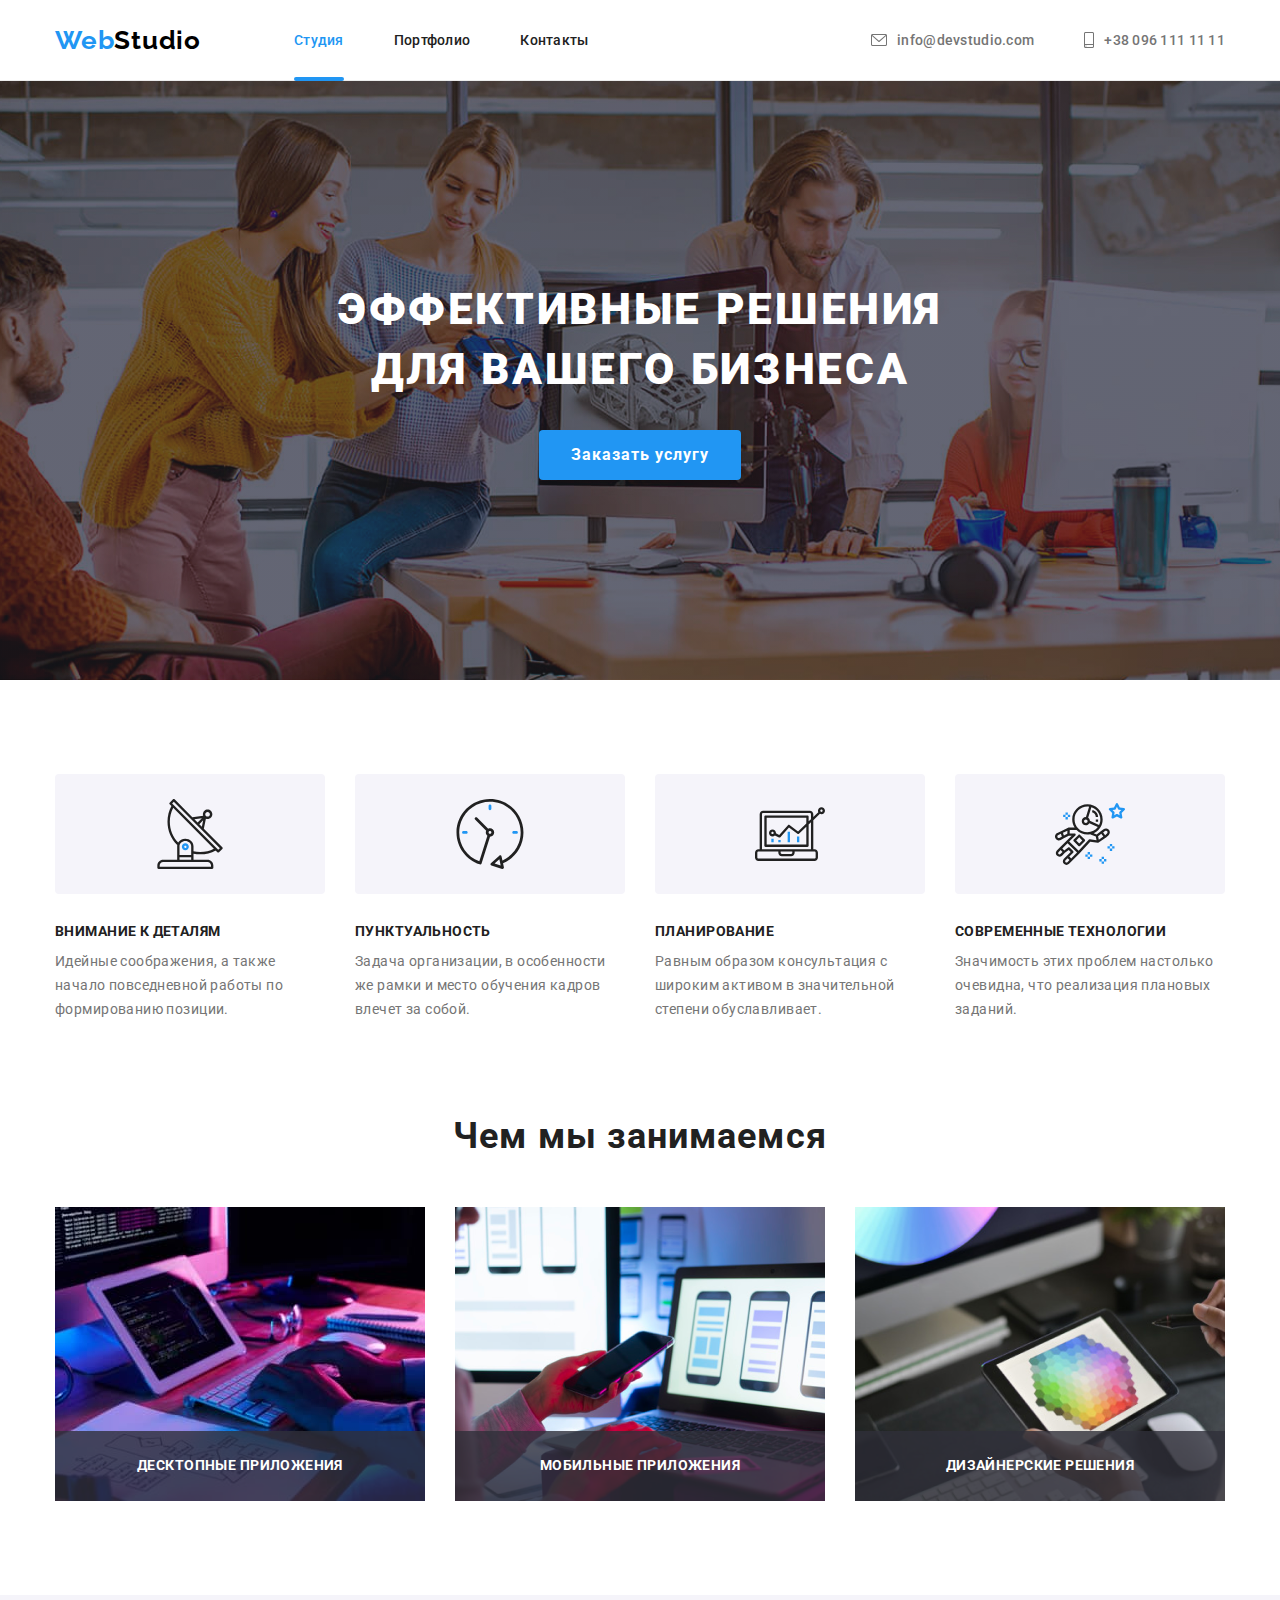
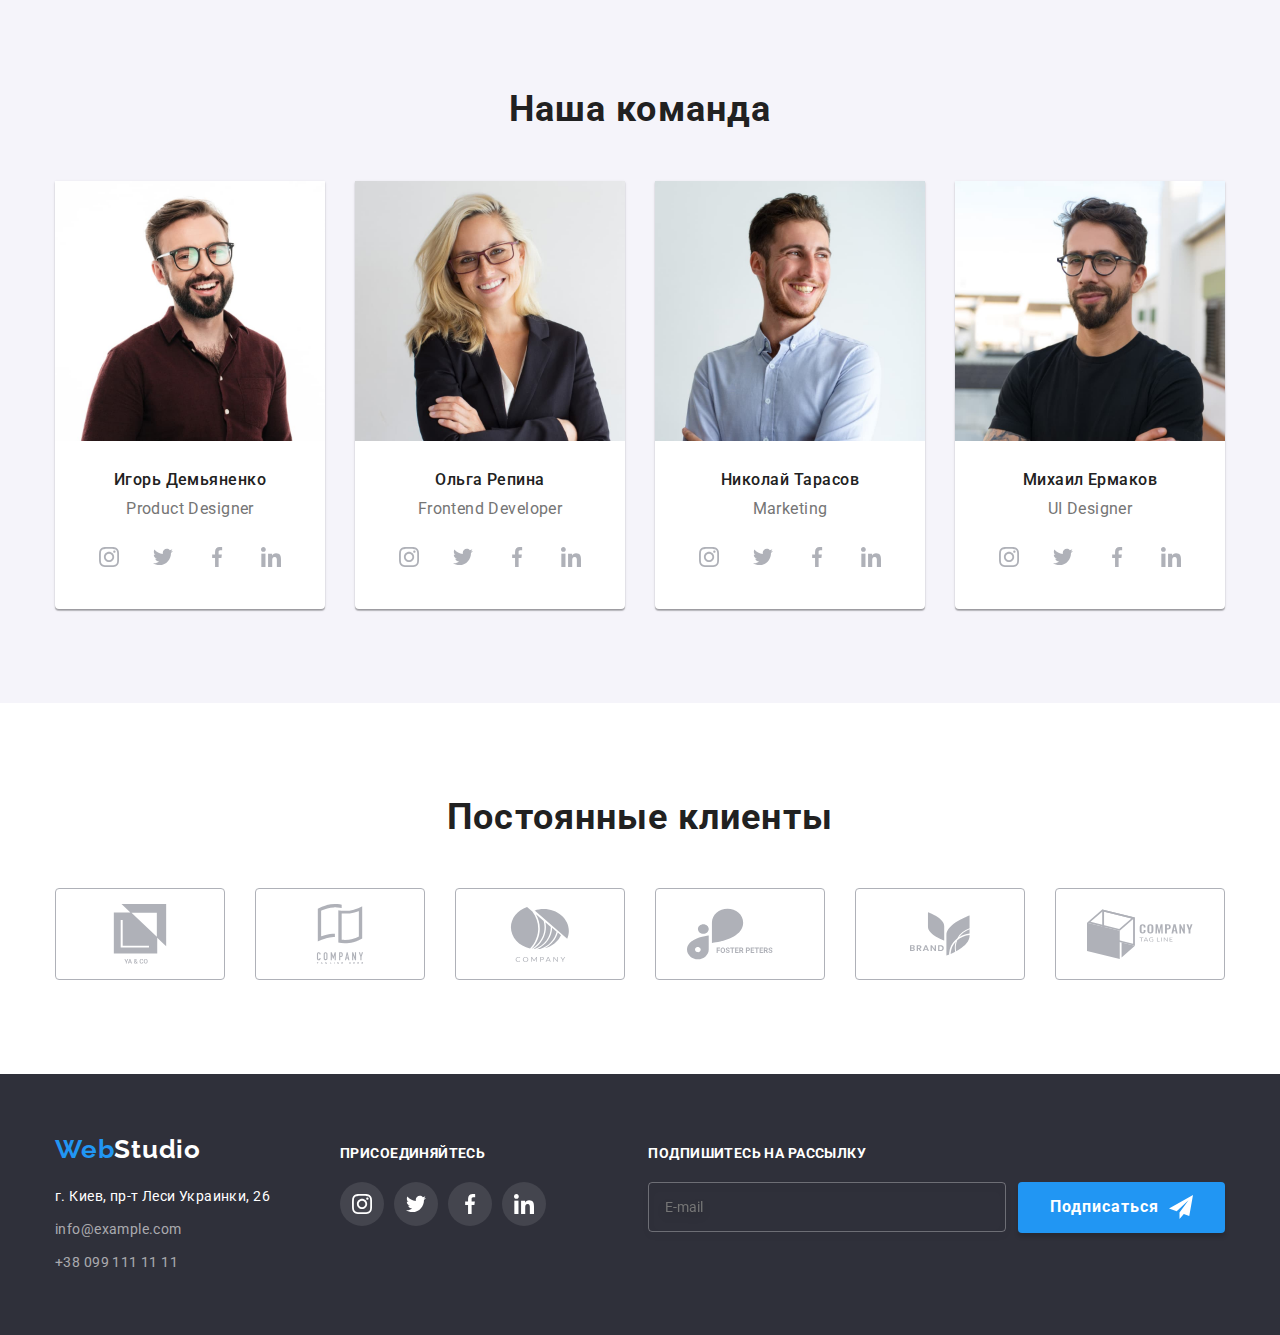
==== index.html @ d7282a93 "added project files" ====
<!DOCTYPE html>
<html lang="ru">
  <head>
    <meta charset="UTF-8" />
    <meta http-equiv="X-UA-Compatible" content="IE=edge" />
    <meta name="viewport" content="width=device-width, initial-scale=1.0" />
    <title>Домашнее задание #5</title>
    <link rel="preconnect" href="https://fonts.googleapis.com" />
    <link rel="preconnect" href="https://fonts.gstatic.com" crossorigin="" />
    <link
      href="https://fonts.googleapis.com/css2?family=Raleway:wght@700&amp;family=Roboto:wght@400;500;700;900&amp;display=swap"
      rel="stylesheet"
    />
    <link
      rel="stylesheet"
      href="https://cdnjs.cloudflare.com/ajax/libs/modern-normalize/1.1.0/modern-normalize.min.css"
    />
    <link rel="stylesheet" href="./css/styles.css" />
  </head>
  <body style="padding-top: 80px">
    <!--Шапка сайта-->
    <header class="header">
      <div class="container header-container">
        <nav class="nav">
          <a class="logo link logo-header" href="./index.html"
            >Web<span class="logo-black">Studio</span>
          </a>
          <ul class="list header-list">
            <li class="nav-item"><a class="link header-link current" href="">Студия</a></li>
            <li class="nav-item">
              <a class="link header-link" href="./portfolio.html">Портфолио</a>
            </li>
            <li class="nav-item"><a class="link header-link" href="">Контакты</a></li>
          </ul>
        </nav>
        <ul class="list contact-nav">
          <li class="contact-list">
            <a class="link header-link" href="mailto:info@devstudio.com">
              <svg class="contact-icon mail">
                <use href="./image/sprite.svg#icon-mail"></use>
              </svg>
              info@devstudio.com
            </a>
          </li>
          <li class="contact-list">
            <a class="link header-link" href="tel:+380961111111">
              <svg class="contact-icon phone">
                <use href="./image/sprite.svg#icon-phone"></use>
              </svg>
              +38 096 111 11 11
            </a>
          </li>
        </ul>
      </div>
    </header>
    <main>
      <!--Герой-->
      <section class="section hero">
        <div class="container">
          <h1 class="hero-title">
            Эффективные решения
            <br />
            для вашего бизнеса
          </h1>
          <button class="button" data-modal-open type="button">Заказать услугу</button>
        </div>
      </section>
      <!--Особенности-->
      <section class="section">
        <div class="container">
          <h2 class="visually-hidden">Особенности</h2>
          <ul class="list card-set">
            <li class="feature-item card-item">
              <div class="feature-icon">
                <svg class="icon-feature-antenna">
                  <use href="./image/sprite.svg#icon-feature-antenna"></use>
                </svg>
              </div>
              <h3 class="features-title">Внимание к деталям</h3>
              <p>
                Идейные соображения, а также начало повседневной работы по формированию позиции.
              </p>
            </li>
            <li class="feature-item card-item">
              <div class="feature-icon">
                <svg class="icon-feature-antenna">
                  <use href="./image/sprite.svg#icon-feature-clock"></use>
                </svg>
              </div>
              <h3 class="features-title">Пунктуальность</h3>
              <p>
                Задача организации, в особенности же рамки и место обучения кадров влечет за собой.
              </p>
            </li>
            <li class="feature-item card-item">
              <div class="feature-icon">
                <svg class="icon-feature-antenna">
                  <use href="./image/sprite.svg#icon-feature-diagram"></use>
                </svg>
              </div>
              <h3 class="features-title">Планирование</h3>
              <p>
                Равным образом консультация с широким активом в значительной степени обуславливает.
              </p>
            </li>
            <li class="feature-item card-item">
              <div class="feature-icon">
                <svg class="icon-feature-antenna">
                  <use href="./image/sprite.svg#icon-feature-astronaut"></use>
                </svg>
              </div>
              <h3 class="features-title">Современные технологии</h3>
              <p>Значимость этих проблем настолько очевидна, что реализация плановых заданий.</p>
            </li>
          </ul>
        </div>
      </section>
      <!--Чем мы занимаемся-->
      <section class="section about">
        <div class="container">
          <h2 class="section-title">Чем мы занимаемся</h2>
          <ul class="list card-set">
            <li class="about-item card-item">
              <div class="about-thumb">
                <img src="./image/code.jpeg" alt="Програмирование" width="370" height="294" />
                <h3 class="about-title">Десктопные приложения</h3>
              </div>
            </li>
            <li class="about-item card-item">
              <div class="about-thumb">
                <img src="./image/mobile.png" alt="Мобильная верстка" width="370" height="294" />
                <h3 class="about-title">Мобильные приложения</h3>
              </div>
            </li>
            <li class="about-item card-item">
              <div class="about-thumb">
                <img src="./image/laptop.png" alt="Верстка под планшет" width="370" height="294" />
                <h3 class="about-title">Дизайнерские решения</h3>
              </div>
            </li>
          </ul>
        </div>
      </section>
      <!--Наша команда-->
      <section class="section team">
        <div class="container">
          <h2 class="section-title">Наша команда</h2>
          <ul class="list card-set">
            <li class="team-item card-item">
              <img src="./image/igor.jpeg" alt="Дизайнер продукта" width="270" height="260" />
              <div class="team-wrapper">
                <h3 class="team-title">Игорь Демьяненко</h3>
                <p class="team-text">Product Designer</p>
                <ul class="icon-social list">
                  <li class="icon-social-item">
                    <a
                      class="icon-social-link"
                      href=""
                      target="_blank"
                      rel="noopener noreferrer nofollow"
                      ><svg class="icon">
                        <use href="./image/sprite.svg#icon-instagram"></use>
                      </svg>
                    </a>
                  </li>
                  <li class="icon-social-item">
                    <a
                      class="icon-social-link"
                      href=""
                      target="_blank"
                      rel="noopener noreferrer nofollow"
                      ><svg class="icon">
                        <use href="./image/sprite.svg#icon-twitter"></use>
                      </svg>
                    </a>
                  </li>
                  <li class="icon-social-item">
                    <a
                      class="icon-social-link"
                      href=""
                      target="_blank"
                      rel="noopener noreferrer nofollow"
                      ><svg class="icon">
                        <use href="./image/sprite.svg#icon-facebook"></use>
                      </svg>
                    </a>
                  </li>
                  <li class="icon-social-item">
                    <a
                      class="icon-social-link"
                      href=""
                      target="_blank"
                      rel="noopener noreferrer nofollow"
                      ><svg class="icon">
                        <use href="./image/sprite.svg#icon-linkedin"></use>
                      </svg>
                    </a>
                  </li>
                </ul>
              </div>
            </li>
            <li class="team-item card-item">
              <img src="./image/olga.jpeg" alt="Фронтенд разработчик" width="270" height="260" />
              <div class="team-wrapper">
                <h3 class="team-title">Ольга Репина</h3>
                <p class="team-text">Frontend Developer</p>
                <ul class="icon-social list">
                  <li class="icon-social-item">
                    <a
                      class="icon-social-link"
                      href=""
                      target="_blank"
                      rel="noopener noreferrer nofollow"
                      ><svg class="icon">
                        <use href="./image/sprite.svg#icon-instagram"></use>
                      </svg>
                    </a>
                  </li>
                  <li class="icon-social-item">
                    <a
                      class="icon-social-link"
                      href=""
                      target="_blank"
                      rel="noopener noreferrer nofollow"
                      ><svg class="icon">
                        <use href="./image/sprite.svg#icon-twitter"></use>
                      </svg>
                    </a>
                  </li>
                  <li class="icon-social-item">
                    <a
                      class="icon-social-link"
                      href=""
                      target="_blank"
                      rel="noopener noreferrer nofollow"
                      ><svg class="icon">
                        <use href="./image/sprite.svg#icon-facebook"></use>
                      </svg>
                    </a>
                  </li>
                  <li class="icon-social-item">
                    <a
                      class="icon-social-link"
                      href=""
                      target="_blank"
                      rel="noopener noreferrer nofollow"
                      ><svg class="icon">
                        <use href="./image/sprite.svg#icon-linkedin"></use>
                      </svg>
                    </a>
                  </li>
                </ul>
              </div>
            </li>
            <li class="team-item card-item">
              <img src="./image/nikolay.jpeg" alt="Маркетолог" width="270" height="260" />
              <div class="team-wrapper">
                <h3 class="team-title">Николай Тарасов</h3>
                <p class="team-text">Marketing</p>
                <ul class="icon-social list">
                  <li class="icon-social-item">
                    <a
                      class="icon-social-link"
                      href=""
                      target="_blank"
                      rel="noopener noreferrer nofollow"
                      ><svg class="icon">
                        <use href="./image/sprite.svg#icon-instagram"></use>
                      </svg>
                    </a>
                  </li>
                  <li class="icon-social-item">
                    <a
                      class="icon-social-link"
                      href=""
                      target="_blank"
                      rel="noopener noreferrer nofollow"
                      ><svg class="icon">
                        <use href="./image/sprite.svg#icon-twitter"></use>
                      </svg>
                    </a>
                  </li>
                  <li class="icon-social-item">
                    <a
                      class="icon-social-link"
                      href=""
                      target="_blank"
                      rel="noopener noreferrer nofollow"
                      ><svg class="icon">
                        <use href="./image/sprite.svg#icon-facebook"></use>
                      </svg>
                    </a>
                  </li>
                  <li class="icon-social-item">
                    <a
                      class="icon-social-link"
                      href=""
                      target="_blank"
                      rel="noopener noreferrer nofollow"
                      ><svg class="icon">
                        <use href="./image/sprite.svg#icon-linkedin"></use>
                      </svg>
                    </a>
                  </li>
                </ul>
              </div>
            </li>
            <li class="team-item card-item">
              <img
                src="./image/mikhail.jpeg"
                alt="Дизайнер пользовательского интерфейса"
                width="270"
                height="260"
              />
              <div class="team-wrapper">
                <h3 class="team-title">Михаил Ермаков</h3>
                <p class="team-text">UI Designer</p>
                <ul class="icon-social list">
                  <li class="icon-social-item">
                    <a
                      class="icon-social-link"
                      href=""
                      target="_blank"
                      rel="noopener noreferrer nofollow"
                      ><svg class="icon">
                        <use href="./image/sprite.svg#icon-instagram"></use>
                      </svg>
                    </a>
                  </li>
                  <li class="icon-social-item">
                    <a
                      class="icon-social-link"
                      href=""
                      target="_blank"
                      rel="noopener noreferrer nofollow"
                      ><svg class="icon">
                        <use href="./image/sprite.svg#icon-twitter"></use>
                      </svg>
                    </a>
                  </li>
                  <li class="icon-social-item">
                    <a
                      class="icon-social-link"
                      href=""
                      target="_blank"
                      rel="noopener noreferrer nofollow"
                      ><svg class="icon">
                        <use href="./image/sprite.svg#icon-facebook"></use>
                      </svg>
                    </a>
                  </li>
                  <li class="icon-social-item">
                    <a
                      class="icon-social-link"
                      href=""
                      target="_blank"
                      rel="noopener noreferrer nofollow"
                      ><svg class="icon">
                        <use href="./image/sprite.svg#icon-linkedin"></use>
                      </svg>
                    </a>
                  </li>
                </ul>
              </div>
            </li>
          </ul>
        </div>
      </section>

      <section class="section clients">
        <div class="container">
          <h2 class="section-title">Постоянные клиенты</h2>
          <ul class="list card-set">
            <li class="card-item clients-item">
              <a class="clients-link" href="">
                <svg class="icon-clients">
                  <use href="./image/sprite.svg#icon-client-1"></use>
                </svg>
              </a>
            </li>
            <li class="card-item clients-item">
              <a class="clients-link" href="">
                <svg class="icon-clients">
                  <use href="./image/sprite.svg#icon-client-2"></use>
                </svg>
              </a>
            </li>
            <li class="card-item clients-item">
              <a class="clients-link" href="">
                <svg class="icon-clients">
                  <use href="./image/sprite.svg#icon-client-3"></use>
                </svg>
              </a>
            </li>
            <li class="card-item clients-item">
              <a class="clients-link" href="">
                <svg class="icon-clients">
                  <use href="./image/sprite.svg#icon-client-4"></use>
                </svg>
              </a>
            </li>
            <li class="card-item clients-item">
              <a class="clients-link" href="">
                <svg class="icon-clients">
                  <use href="./image/sprite.svg#icon-client-5"></use>
                </svg>
              </a>
            </li>
            <li class="card-item clients-item">
              <a class="clients-link" href="">
                <svg class="icon-clients">
                  <use href="./image/sprite.svg#icon-client-6"></use>
                </svg>
              </a>
            </li>
          </ul>
        </div>
      </section>
    </main>
    <!--Подвал сайта-->
    <footer class="footer">
      <div class="container">
        <div class="footer-address">
          <a class="logo link" href="./index.html">Web<span class="logo-white">Studio</span> </a>
          <address class="address">
            <ul class="list">
              <li class="address-item">
                <a
                  class="link address-link"
                  href="https://goo.gl/maps/BtpELbqH2vHYy4yJ8"
                  target="_blank"
                  rel="noopener noreferrer nofollow"
                >
                  г. Киев, пр-т Леси Украинки, 26
                </a>
              </li>
              <li class="address-item">
                <a class="link contact-link" href="mailto:info@example.com">info@example.com</a>
              </li>
              <li class="address-item">
                <a class="link contact-link" href="tel:+380991111111">+38 099 111 11 11</a>
              </li>
            </ul>
          </address>
        </div>

        <div class="footer-social">
          <h2 class="social-title">Присоединяйтесь</h2>
          <ul class="icon-social list">
            <li class="icon-social-item">
              <a class="icon-social-link" href="" target="_blank" rel="noopener noreferrer nofollow"
                ><svg class="icon">
                  <use href="./image/sprite.svg#icon-instagram"></use>
                </svg>
              </a>
            </li>
            <li class="icon-social-item">
              <a class="icon-social-link" href="" target="_blank" rel="noopener noreferrer nofollow"
                ><svg class="icon">
                  <use href="./image/sprite.svg#icon-twitter"></use>
                </svg>
              </a>
            </li>
            <li class="icon-social-item">
              <a class="icon-social-link" href="" target="_blank" rel="noopener noreferrer nofollow"
                ><svg class="icon">
                  <use href="./image/sprite.svg#icon-facebook"></use>
                </svg>
              </a>
            </li>
            <li class="icon-social-item">
              <a class="icon-social-link" href="" target="_blank" rel="noopener noreferrer nofollow"
                ><svg class="icon">
                  <use href="./image/sprite.svg#icon-linkedin"></use>
                </svg>
              </a>
            </li>
          </ul>
        </div>

        <div class="footer-subscribe">
          <h2 class="social-title">Подпишитесь на рассылку</h2>
          <form>
            <div class="subscribe-form">
              <input class="subscribe-input" type="text" placeholder="E-mail" name="subscribe" />
              <button class="button" type="submit">
                Подписаться
                <svg class="subscribe-icon">
                  <use href="./image/sprite.svg#icon-send"></use>
                </svg>
              </button>
            </div>
          </form>
        </div>
      </div>
    </footer>
    <div class="backdrop is-hidden" data-modal="">
      <!-- Modal -->
      <div class="modal">
        <button class="close-button" data-modal-close="">
          <svg class="icon-close">
            <use href="./image/sprite.svg#icon-modal-close"></use>
          </svg>
          <!-- close -->
        </button>
        <p class="modal-title">Оставьте свои данные, мы вам перезвоним</p>
        <form action="">
          <ul class="list modal-list">
            <li class="modal-item">
              <label>
                <input class="modal-input" type="text" />
                <span class="modal-name">Имя</span>
                <!-- <span class="modal-icon"></span> -->
                <svg class="modal-icon">
                  <use href="./image/sprite.svg#icon-form-person"></use>
                </svg>
              </label>
            </li>
            <li class="modal-item">
              <label>
                <input class="modal-input" type="text" />
                <span class="modal-name">Телефон</span>
                <svg class="modal-icon">
                  <use href="./image/sprite.svg#icon-form-phone"></use>
                </svg>
              </label>
            </li>
            <li class="modal-item">
              <label>
                <input class="modal-input" type="text" />
                <span class="modal-name">Почта</span>
                <svg class="modal-icon">
                  <use href="./image/sprite.svg#icon-form-email"></use>
                </svg>
              </label>
            </li>
            <li class="modal-item">
              <label>
                <textarea
                  class="modal-textarea"
                  name="comment"
                  placeholder="Введите текст"
                ></textarea>
                <span class="modal-name">Комментарий</span>
              </label>
            </li>
          </ul>
          <div class="agreement">
            <label class="agreement-label">
              <input class="agreement-checkbox" type="checkbox" name="confirm" />
              <span class="checkbox-icon"></span>Соглашаюсь с рассылкой и принимаю&nbsp<a
                class="agreement-link link"
                href=""
                target="_blank"
                rel="noopener noreferrer nofollow"
                >Условия договора</a
              >
            </label>
          </div>
          <button class="button" type="submit">Отправить</button>
        </form>
      </div>
    </div>
    <script src="./js/modal.js"></script>
  </body>
</html>
---- css/styles.css ----
:root {
  --text-color: #757575;
  --second-bg-color: #e5e5e5;
  --primary-bg-color: #ffffff;
  --accent-color: #2196f3;
  --black-color: #000000;
  --white-text-color: #ffffff;
  --title-text-color: #212121;
  --filtre-button-color: #f5f4fa;
  --hero-bg-button: #2196f3;
  --hero-hover-button: #188ce8;
  --hero-bg-color: #2f303a;
  --nav-border: #ececec;
  --portfolio-border: #eeeeee;
  --icon-bg-color: rgba(255, 255, 255, 0.1);
  --icon-color: #afb1b8;
  --cubic-bezier: cubic-bezier(0.4, 0, 0.2, 1);
  --time-animation: 250ms;
}

.visually-hidden {
  position: absolute !important;
  clip: rect(1px 1px 1px 1px);
  /* IE6, IE7 */
  padding: 0 !important;
  border: 0 !important;
  height: 1px !important;
  width: 1px !important;
  overflow: hidden;
}

.list {
  padding: 0;
  margin: 0;
  list-style: none;
}

.link {
  text-decoration: none;
  color: inherit;
}

h1,
h2,
h3,
h4,
h5,
h6,
p,
ul {
  margin: 0;
  padding: 0;
}

body {
  font-family: 'Roboto', sans-serif;
  font-size: 14px;
  line-height: 1.71;
  letter-spacing: 0.03em;
  color: var(--text-color);
  background-color: var(--primary-bg-color);
}

img {
  display: block;
  max-width: 100%;
  height: auto;
}

.section {
  /* outline: 2px solid tomato; */
  padding-top: 94px;
  padding-bottom: 94px;
}

.container {
  margin-left: auto;
  margin-right: auto;
  width: 1200px;
  padding-left: 15px;
  padding-right: 15px;
}

.card-set {
  display: flex;
  flex-wrap: wrap;
  margin-left: -30px;
  margin-top: -30px;
}

.card-item {
  margin-top: 30px;
  margin-left: 30px;
}

/* ---------------------------NAV---------------------------- */

.header {
  border-bottom: 1px solid var(--nav-border);
  background-color: var(--primary-bg-color);
  position: fixed;
  top: 0;
  left: 0;
  width: 100%;
  z-index: 999;
}
.header-container {
  display: flex;
}

.nav {
  display: flex;
  align-items: center;
}

.header-list {
  display: flex;
}

.contact-nav {
  display: flex;
  margin-left: auto;
}

.contact-list:not(:last-child) {
  margin-right: 50px;
}

.logo {
  font-family: 'Raleway', sans-serif;
  font-style: normal;
  font-weight: 700;
  font-size: 26px;
  line-height: 1.19;
  letter-spacing: 0.03em;

  color: var(--accent-color);
}

.logo-header {
  margin-right: 93px;
}

.logo-black {
  color: var(--black-color);
}

.logo-white {
  color: var(--white-text-color);
}

.nav {
  color: var(--title-text-color);
}

.nav-item:not(:last-child) {
  margin-right: 50px;
  position: relative;
}

.nav .link.current {
  color: var(--accent-color);
}

.header-link {
  font-weight: 500;
  line-height: 16px;
  letter-spacing: 0.02em;
  display: flex;
  align-items: center;
  padding-top: 32px;
  padding-bottom: 32px;
  transition: fill var(--time-animation) var(--cubic-bezier),
    color var(--time-animation) var(--cubic-bezier);
}

.header-link.current::after {
  content: ' ';
  background-color: var(--accent-color);
  height: 4px;
  width: 100%;
  border-radius: 2px;
  position: absolute;
  left: 0;
  bottom: -1px;
}

.header-link:hover,
.header-link:focus {
  color: var(--accent-color);
}

.contact-icon {
  display: block;
  margin-right: 10px;
  fill: currentColor;
}

.contact-icon.mail {
  width: 16px;
  height: 14px;
}

.contact-icon.phone {
  width: 10px;
  height: 16px;
}

/* -----------------------------HERO------------------------------ */

.hero {
  background-color: var(--hero-bg-color);
  background-image: linear-gradient(to right, rgba(47, 48, 58, 0.4), rgba(47, 48, 58, 0.4)),
    url(../image/hero-bg.jpeg);
  background-repeat: no-repeat;
  background-position: center;
  text-align: center;
  padding-top: 200px;
  padding-bottom: 200px;
}

.hero-title {
  font-weight: 900;
  font-size: 44px;
  line-height: 1.36;
  letter-spacing: 0.06em;
  text-transform: uppercase;
  color: var(--white-text-color);
  margin-bottom: 30px;
}

.button {
  padding: 10px 32px;
  border: none;
  background-color: var(--hero-bg-button);
  box-shadow: 0px 4px 4px rgba(0, 0, 0, 0.15);
  border-radius: 4px;
  color: var(--white-text-color);
  font-family: inherit;
  cursor: pointer;
  font-weight: 700;
  font-size: 16px;
  line-height: 1.88;
  letter-spacing: 0.06em;
  transition: background-color var(--time-animation) var(--cubic-bezier);
}

.button:hover,
.button:focus {
  background-color: var(--hero-hover-button);
}

/* ------------------------------FEATURES--------------------------------- */
.feature-item .feature-icon {
  display: flex;
  justify-content: center;
  align-items: center;
  height: 120px;
  margin-bottom: 30px;
  background-color: var(--filtre-button-color);
  border-radius: 4px;
}

.icon-feature-antenna {
  width: 70px;
  height: 70px;
}

.features-title {
  font-size: 14px;
  line-height: 1.14;
  text-transform: uppercase;
  color: var(--title-text-color);
  letter-spacing: 0.03em;
  margin-bottom: 10px;
}

.feature-item {
  width: calc(100% / 4 - 30px);
}

.about {
  padding-top: 0;
}

.about-item {
  width: calc(100% / 3 - 30px);
}

.about-thumb {
  position: relative;
}

.about-title {
  font-size: 14px;
  line-height: 1.14;
  text-align: center;
  letter-spacing: 0.03em;
  text-transform: uppercase;
  background-color: rgba(47, 48, 58, 0.8);
  color: var(--white-text-color);
  width: 100%;
  padding: 27px 0px;
  position: absolute;
  bottom: 0px;
  left: 0px;
}

/* ------------------------------TEAM--------------------------------- */

.team {
  background-color: var(--filtre-button-color);
}

.team-item {
  width: calc(100% / 4 - 30px);
  background: var(--primary-bg-color);
  box-shadow: 0px 1px 3px rgba(0, 0, 0, 0.12), 0px 1px 1px rgba(0, 0, 0, 0.14),
    0px 2px 1px rgba(0, 0, 0, 0.2);
  border-radius: 0px 0px 4px 4px;
}

.team-item img {
  margin: 0 auto;
}

.team-wrapper {
  text-align: center;
  padding: 30px;
}

.team-title {
  font-weight: 500;
  font-size: 16px;
  line-height: 1.18;
  letter-spacing: 0.03em;
  color: var(--title-text-color);
  margin-bottom: 10px;
}

.team-text {
  font-size: 16px;
  line-height: 1.18;
  margin-bottom: 16px;
}

.icon-social {
  display: flex;
  justify-content: center;
  align-items: center;
}

.icon-social-item:not(:last-child) {
  margin-right: 10px;
  transition: border-color var(--time-animation) var(--cubic-bezier),
    fill var(--time-animation) var(--cubic-bezier);
}

.icon-social-link {
  display: flex;
  justify-content: center;
  align-items: center;
  width: 44px;
  height: 44px;
  border-radius: 50%;
  fill: var(--icon-color);
  background-color: var(--icon-bg-color);
  transition: fill var(--time-animation) var(--cubic-bezier),
    background-color var(--time-animation) var(--cubic-bezier);
}

.icon-social-link:hover,
.icon-social-link:focus {
  background-color: var(--accent-color);
  fill: var(--primary-bg-color);
}

.team .icon {
  width: 20px;
  height: 20px;
}

/* ------------------------------PORTFOLIO-FILTER--------------------------------- */

.portfolio-filter {
  display: flex;
  justify-content: center;
}

.filter-button {
  padding: 6px 22px;
  /* font-family: inherit; */
  font-weight: 500;
  font-size: 16px;
  line-height: 1.62;
  border: none;
  letter-spacing: inherit;
  background-color: var(--filtre-button-color);
  border-radius: 4px;
  color: var(--title-text-color);
  cursor: pointer;
  transition: color var(--time-animation) var(--cubic-bezier),
    background-color var(--time-animation) var(--cubic-bezier),
    box-shadow var(--time-animation) var(--cubic-bezier);
}

.filter-button:hover,
.filter-button:focus {
  box-shadow: 0px 3px 1px rgba(0, 0, 0, 0.1), 0px 1px 2px rgba(0, 0, 0, 0.08),
    0px 2px 2px rgba(0, 0, 0, 0.12);
}

.portfolio-filter {
  margin-bottom: 50px;
}

.filter-current {
  background-color: var(--accent-color);
  color: var(--white-text-color);
  box-shadow: 0px 3px 1px rgba(0, 0, 0, 0.1), 0px 1px 2px rgba(0, 0, 0, 0.08),
    0px 2px 2px rgba(0, 0, 0, 0.12);
}

.filter-button:hover,
.filter-button:focus {
  background-color: var(--accent-color);
  color: var(--white-text-color);
  cursor: pointer;
}

.portfolio-item {
  width: calc(100% / 3 - 30px);
}

.portfolio-item:hover,
.portfolio-item:focus {
  box-shadow: 0px 1px 1px rgba(0, 0, 0, 0.12), 0px 4px 4px rgba(0, 0, 0, 0.06),
    1px 4px 6px rgba(0, 0, 0, 0.16);
}

.portfolio-link {
  display: flex;
  flex-direction: column;
  height: 100%;
}

.portfolio-item:nth-child(3n) {
  margin-right: 0;
}

.portfolio-item:nth-last-child(-n + 3) {
  margin-bottom: 0;
}

.portfolio-list:not(:last-child) {
  margin-right: 8px;
}

.portfolio-title {
  font-size: 18px;
  line-height: 2;
  letter-spacing: 0.06em;
  color: var(--title-text-color);
  margin-bottom: 4px;
}

.portfolio-text {
  font-size: 16px;
  line-height: 1.87;
}

.portfolio-about {
  padding: 20px 24px;
  border-bottom: 1px solid var(--portfolio-border);
  border-left: 1px solid var(--portfolio-border);
  border-right: 1px solid var(--portfolio-border);
  flex-grow: 1;
}

.section-title {
  font-size: 36px;
  line-height: 1.16;
  letter-spacing: 0.03em;
  color: var(--title-text-color);

  text-align: center;
  margin-bottom: 50px;
}

.portfolio-thumb {
  position: relative;
  overflow: hidden;
}

.portfolio-link {
  display: block;
  text-decoration: none;
  color: inherit;
  transition: box-shadow var(--time-animation) var(--cubic-bezier);
}

.portfolio-link:hover,
.portfolio-link:focus {
  box-shadow: 0px 1px 1px rgba(0, 0, 0, 0.12), 0px 4px 4px rgba(0, 0, 0, 0.06),
    1px 4px 6px rgba(0, 0, 0, 0.16);
}

.portfolio-thumb-text {
  position: absolute;
  top: 0;
  left: 0;
  width: 100%;
  height: 100%;
  padding: 63px 24px;

  font-size: 18px;
  line-height: 1.56;

  transform: translateY(100%);
  color: var(--primary-bg-color);
  background-color: rgba(33, 150, 243, 0.9);
  pointer-events: none;
  opacity: 0;

  transition: transform var(--time-animation) var(--cubic-bezier),
    opacity var(--time-animation) var(--cubic-bezier),
    background-color var(--time-animation) var(--cubic-bezier);
}

.portfolio-link:hover .portfolio-thumb-text,
.portfolio-link:focus .portfolio-thumb-text {
  opacity: 1;
  transform: translateY(0);
}

/* ------------------------------CLIENTS--------------------------------- */

.clients-item {
  width: calc(100% / 6 - 30px);
  border-radius: 4px;
}

.clients-link {
  display: flex;
  justify-content: center;
  align-items: center;
  width: 100%;
  height: 92px;
  border: 1px solid var(--icon-color);
  border-radius: 4px;
  fill: var(--icon-color);
  transition: border-color var(--time-animation) var(--cubic-bezier),
    fill var(--time-animation) var(--cubic-bezier);
}

.clients-link:hover,
.clients-link:focus {
  fill: var(--accent-color);
  border-color: var(--accent-color);
}

.icon-clients {
  width: 106px;
  height: 60px;
}

/* ------------------------------FOOTER--------------------------------- */

.footer .container {
  display: flex;
  align-items: baseline;
}

.footer-address:not(:last-child) {
  margin-right: 70px;
}

.footer-subscribe {
  margin-left: auto;
}

.footer .icon {
  width: 20px;
  height: 20px;
}

.social-title {
  font-size: 14px;
  line-height: 1.14;
  text-transform: uppercase;
  margin-bottom: 20px;
  color: var(--primary-bg-color);
}

.footer .icon-social-link {
  fill: var(--primary-bg-color);
}

.footer {
  background-color: var(--hero-bg-color);
  padding-top: 60px;
  padding-bottom: 60px;
}

.footer .logo {
  display: block;
  margin-bottom: 20px;
}

.address-item:not(:last-child) {
  margin-bottom: 9px;
}

.address {
  font-style: normal;
}

.address-link {
  color: var(--white-text-color);
  transition: color var(--time-animation) var(--cubic-bezier);
}

.contact-link {
  color: rgba(255, 255, 255, 0.6);
  transition: color var(--time-animation) var(--cubic-bezier);
}

.address-link:hover,
.contact-link:hover,
.address-link:focus,
.contact-link:focus {
  color: var(--accent-color);
}

.subscribe-form {
  display: flex;
  justify-content: center;
  align-items: center;
}

.subscribe-form .button {
  display: flex;
  justify-content: center;
  align-items: center;
}

.subscribe-input {
  width: 358px;
  height: 50px;
  padding-left: 16px;
  margin-right: 12px;
  font-size: 14px;
  line-height: 1.14;
  border: 1px solid rgba(255, 255, 255, 0.3);
  box-sizing: border-box;
  filter: drop-shadow(0px 4px 4px rgba(0, 0, 0, 0.15));
  border-radius: 4px;
  color: rgba(255, 255, 255, 0.6);
  background-color: inherit;
  outline: none;
}

.subscribe-icon {
  width: 24px;
  height: 24px;
  margin-left: 10px;
}

/* ------------------------------MODAL--------------------------------- */
.backdrop {
  position: fixed;
  top: 0;
  left: 0;
  z-index: 2;

  width: 100%;
  height: 100%;
  background-color: rgba(0, 0, 0, 0.2);

  transition: opacity var(--time-animation) var(--cubic-bezier);
}

.backdrop.is-hidden {
  opacity: 0;
  pointer-events: none;
}

.backdrop.is-hidden .modal {
  transform: translate(-50%, -50%) scale(0.9);
}

.modal {
  position: absolute;
  padding: 40px;
  top: 50%;
  left: 50%;
  transform: translate(-50%, -50%) scale(1);
  text-align: center;

  min-width: 528px;
  min-height: 581px;
  background-color: var(--primary-bg-color);
  border-radius: 4px;

  transition: transform var(--time-animation) var(--cubic-bezier);
}

.modal-title {
  margin-bottom: 30px;
  font-size: 20px;
  line-height: 1.15;
  color: var(--title-text-color);
  font-weight: 700;
}

.modal-list {
  margin-bottom: 20px;
}

.modal-item {
  position: relative;
}

.modal-item:not(:last-child) {
  margin-bottom: 28px;
}

.modal-input {
  width: 100%;
  height: 40px;
  padding-left: 40px;

  border: 1px solid rgba(33, 33, 33, 0.2);
  border-radius: 4px;
  transition: border-color var(--time-animation) var(--cubic-bezier);
}

.modal-item .modal-input {
  color: inherit;
}

.modal-textarea {
  resize: none;
  width: 100%;
  height: 120px;
  padding: 12px 16px;

  border: 1px solid rgba(33, 33, 33, 0.2);
  border-radius: 4px;

  color: inherit;
  transition: border-color var(--time-animation) var(--cubic-bezier);
}

.modal-textarea::placeholder {
  font-weight: 400;
  font-size: 14px;
  line-height: 1.14;
  letter-spacing: 0.01em;
  color: rgba(117, 117, 117, 0.5);
}

.modal-name {
  position: absolute;
  top: -17px;
  left: 0;

  font-weight: 400;
  font-size: 12px;
  line-height: 1.16;
  letter-spacing: 0.01em;

  color: var(--text-color);
}

.modal-icon {
  position: absolute;
  top: 50%;
  left: 12px;
  transform: translateY(-50%);
  display: inline-block;
  width: 18px;
  height: 18px;
}

.modal-icon:hover {
  fill: var(--accent-color);
}

.modal-input ~ .modal-icon,
.modal-input ~ .modal-icon {
  transition: fill var(--time-animation) var(--cubic-bezier);
}

.modal-input:focus ~ .modal-icon,
.modal-input:hover ~ .modal-icon {
  fill: var(--accent-color);
}

.modal-input:hover,
.modal-input:focus,
.modal-textarea:hover,
.modal-textarea:focus {
  color: var(--accent-color);
  border-color: var(--accent-color);
  color: inherit;
}

.checkbox-icon {
  width: 16px;
  height: 15px;
  border: 2px solid;
  border-radius: 4px;
  border-color: var(--title-text-color);
  margin-right: 9px;
  transition: border-color var(--time-animation) var(--cubic-bezier);
}

.agreement-checkbox:hover ~ .checkbox-icon,
.agreement-checkbox:focus ~ .checkbox-icon {
  border-color: var(--accent-color);
}

.agreement-checkbox {
  position: absolute !important;
  clip: rect(1px 1px 1px 1px);
  /* IE6, IE7 */
  padding: 0 !important;
  border: 0 !important;
  height: 1px !important;
  width: 1px !important;
  overflow: hidden;
}

.agreement-checkbox:checked ~ .checkbox-icon {
  background-image: url(../image/svg/icon-check.svg);
  background-size: contain;
  background-origin: border-box;
  background-color: var(--accent-color);
  border-color: var(--accent-color);
}

.agreement-label {
  display: flex;
  align-items: center;
  justify-content: center;
  cursor: pointer;
  margin-bottom: 30px;
  line-height: 1.71px;
  color: var(--text-color);
}

.agreement-text {
  font-weight: 400;
  font-size: 14px;
  line-height: 24px;
  letter-spacing: 0.03em;
  color: #757575;
}

.agreement-link {
  color: #2196f3;
  text-decoration: underline;
}

.close-button {
  position: absolute;
  top: 8px;
  right: 8px;

  width: 30px;
  height: 30px;
  border-radius: 50%;

  display: flex;
  justify-content: center;
  align-items: center;

  background: var(--primary-bg-color);
  border: 1px solid rgba(0, 0, 0, 0.1);
  cursor: pointer;

  transition: fill var(--time-animation) var(--cubic-bezier),
    box-shadow var(--time-animation) var(--cubic-bezier);
}

.close-button:hover,
.close-button:focus {
  fill: var(--accent-color);
}

.icon-close {
  width: 18px;
  height: 18px;
}
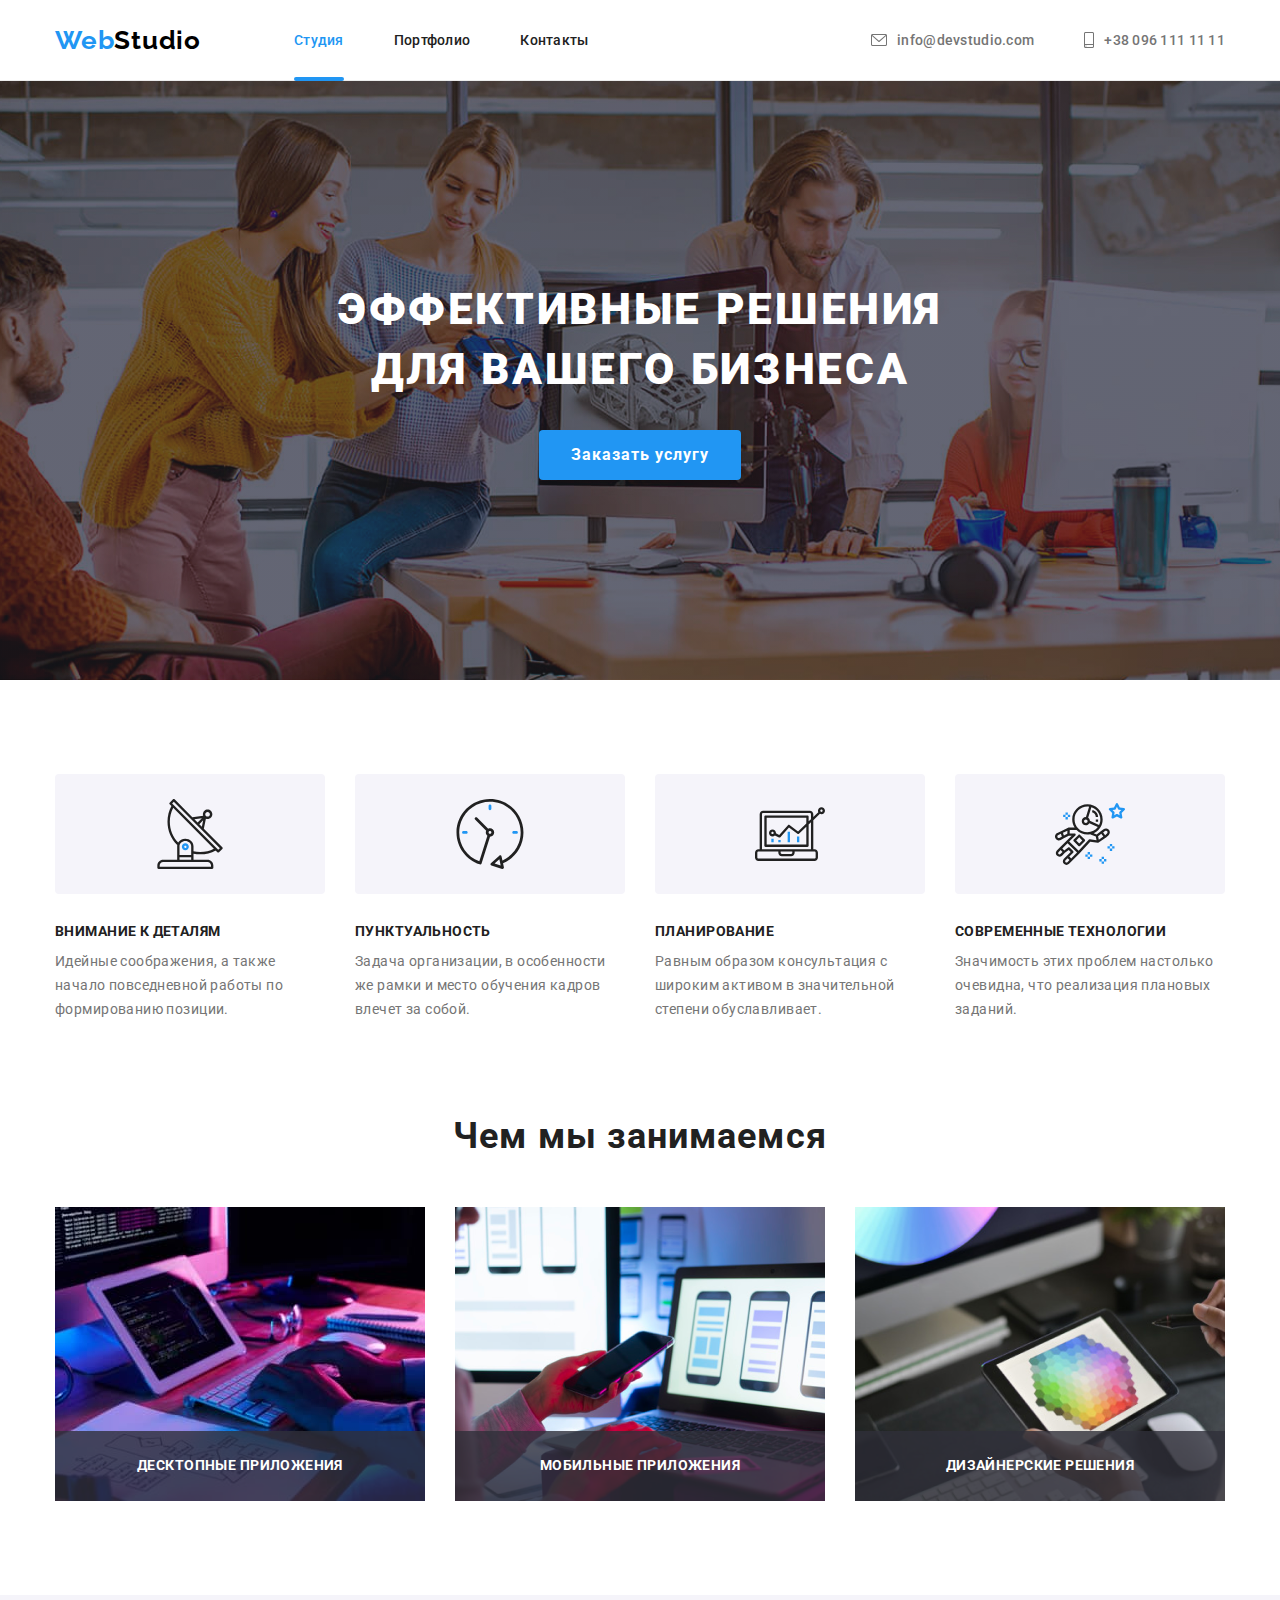
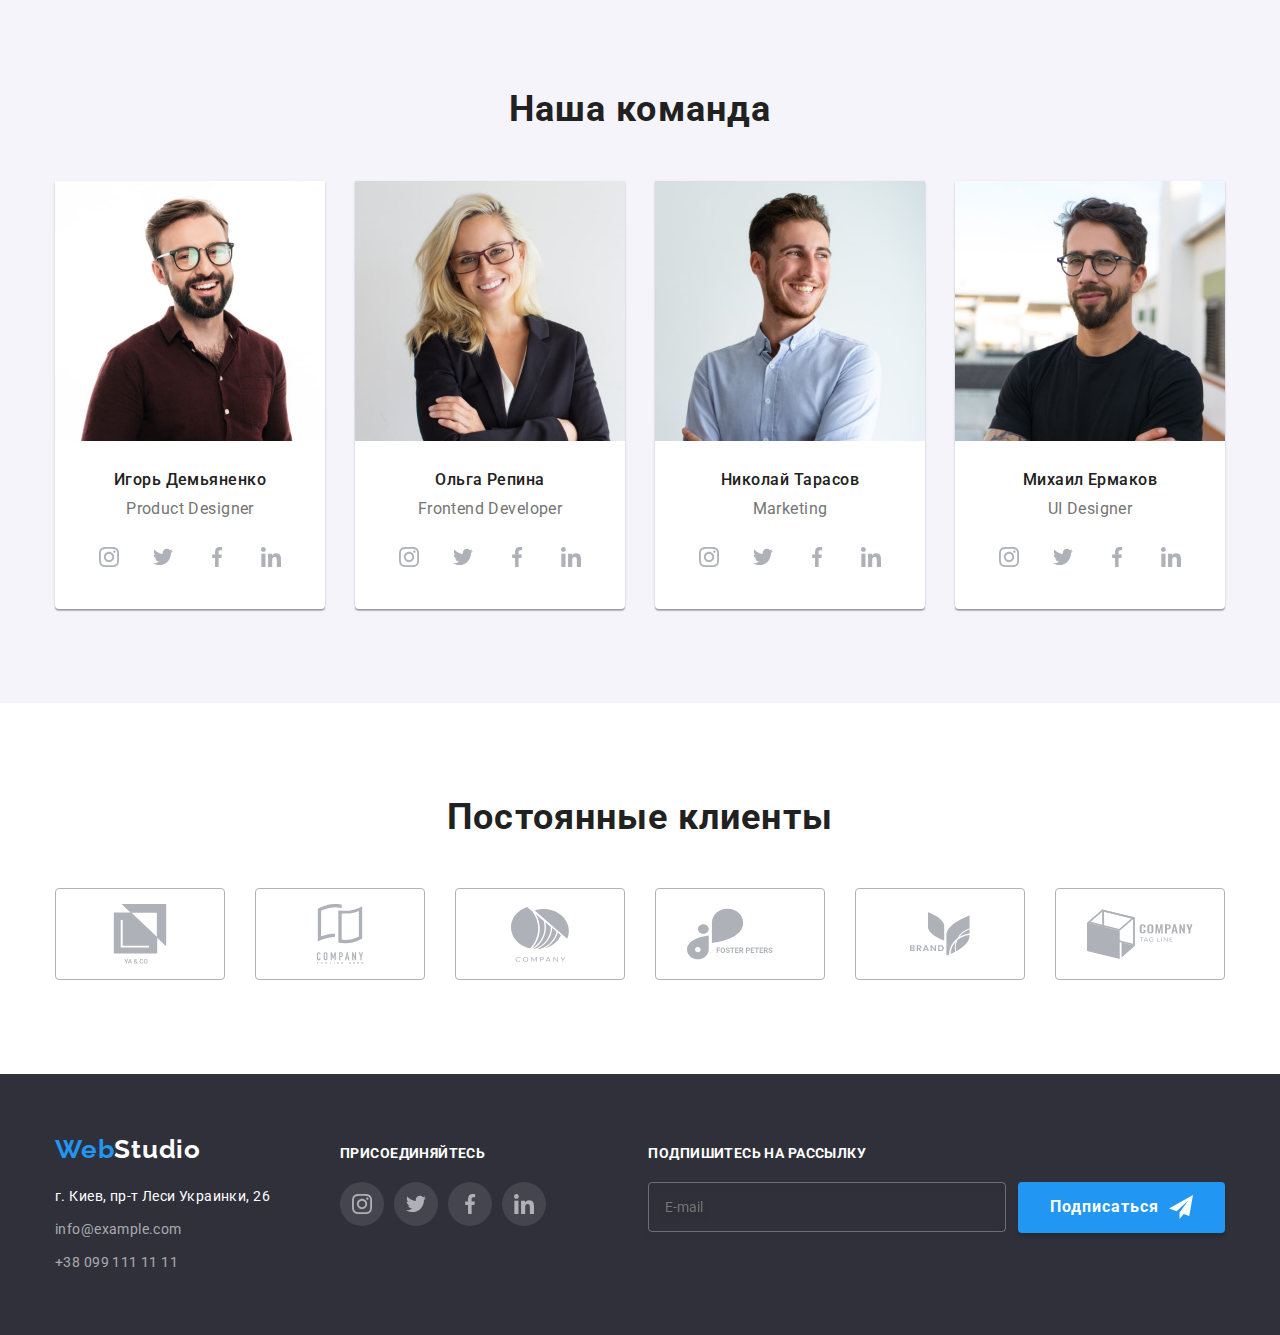
==== commit dff59f4d: "added hw7" ====
--- a/index.html
+++ b/index.html
@@ -4,7 +4,7 @@
     <meta charset="UTF-8" />
     <meta http-equiv="X-UA-Compatible" content="IE=edge" />
     <meta name="viewport" content="width=device-width, initial-scale=1.0" />
-    <title>Домашнее задание #5</title>
+    <title>Домашнее задание #7</title>
     <link rel="preconnect" href="https://fonts.googleapis.com" />
     <link rel="preconnect" href="https://fonts.gstatic.com" crossorigin="" />
     <link
@@ -15,36 +15,36 @@
       rel="stylesheet"
       href="https://cdnjs.cloudflare.com/ajax/libs/modern-normalize/1.1.0/modern-normalize.min.css"
     />
-    <link rel="stylesheet" href="./css/styles.css" />
+    <link rel="stylesheet" href="./css/main.min.css" />
   </head>
   <body style="padding-top: 80px">
     <!--Шапка сайта-->
     <header class="header">
-      <div class="container header-container">
+      <div class="container header__container">
         <nav class="nav">
-          <a class="logo link logo-header" href="./index.html"
-            >Web<span class="logo-black">Studio</span>
+          <a class="logo logo__header" href="./index.html"
+            >Web<span class="logo--black">Studio</span>
           </a>
-          <ul class="list header-list">
-            <li class="nav-item"><a class="link header-link current" href="">Студия</a></li>
-            <li class="nav-item">
-              <a class="link header-link" href="./portfolio.html">Портфолио</a>
-            </li>
-            <li class="nav-item"><a class="link header-link" href="">Контакты</a></li>
+          <ul class="nav__list">
+            <li class="nav__item"><a class="header__link current" href="">Студия</a></li>
+            <li class="nav__item">
+              <a class="header__link" href="./portfolio.html">Портфолио</a>
+            </li>
+            <li class="nav__item"><a class="link header__link" href="">Контакты</a></li>
           </ul>
         </nav>
-        <ul class="list contact-nav">
-          <li class="contact-list">
-            <a class="link header-link" href="mailto:info@devstudio.com">
-              <svg class="contact-icon mail">
+        <ul class="contact">
+          <li class="contact__list">
+            <a class="header__link" href="mailto:info@devstudio.com">
+              <svg class="contact__icon mail">
                 <use href="./image/sprite.svg#icon-mail"></use>
               </svg>
               info@devstudio.com
             </a>
           </li>
-          <li class="contact-list">
-            <a class="link header-link" href="tel:+380961111111">
-              <svg class="contact-icon phone">
+          <li class="contact__list">
+            <a class="header__link" href="tel:+380961111111">
+              <svg class="contact__icon phone">
                 <use href="./image/sprite.svg#icon-phone"></use>
               </svg>
               +38 096 111 11 11
@@ -57,7 +57,7 @@
       <!--Герой-->
       <section class="section hero">
         <div class="container">
-          <h1 class="hero-title">
+          <h1 class="hero__title">
             Эффективные решения
             <br />
             для вашего бизнеса
@@ -69,47 +69,47 @@
       <section class="section">
         <div class="container">
           <h2 class="visually-hidden">Особенности</h2>
-          <ul class="list card-set">
-            <li class="feature-item card-item">
-              <div class="feature-icon">
-                <svg class="icon-feature-antenna">
+          <ul class="feature card__set">
+            <li class="feature__item card__item">
+              <div class="feature__icon">
+                <svg class="feature__svg">
                   <use href="./image/sprite.svg#icon-feature-antenna"></use>
                 </svg>
               </div>
-              <h3 class="features-title">Внимание к деталям</h3>
+              <h3 class="features__title">Внимание к деталям</h3>
               <p>
                 Идейные соображения, а также начало повседневной работы по формированию позиции.
               </p>
             </li>
-            <li class="feature-item card-item">
-              <div class="feature-icon">
-                <svg class="icon-feature-antenna">
+            <li class="feature__item card__item">
+              <div class="feature__icon">
+                <svg class="feature__svg">
                   <use href="./image/sprite.svg#icon-feature-clock"></use>
                 </svg>
               </div>
-              <h3 class="features-title">Пунктуальность</h3>
+              <h3 class="features__title">Пунктуальность</h3>
               <p>
                 Задача организации, в особенности же рамки и место обучения кадров влечет за собой.
               </p>
             </li>
-            <li class="feature-item card-item">
-              <div class="feature-icon">
-                <svg class="icon-feature-antenna">
+            <li class="feature__item card__item">
+              <div class="feature__icon">
+                <svg class="feature__svg">
                   <use href="./image/sprite.svg#icon-feature-diagram"></use>
                 </svg>
               </div>
-              <h3 class="features-title">Планирование</h3>
+              <h3 class="features__title">Планирование</h3>
               <p>
                 Равным образом консультация с широким активом в значительной степени обуславливает.
               </p>
             </li>
-            <li class="feature-item card-item">
-              <div class="feature-icon">
-                <svg class="icon-feature-antenna">
+            <li class="feature__item card__item">
+              <div class="feature__icon">
+                <svg class="feature__svg">
                   <use href="./image/sprite.svg#icon-feature-astronaut"></use>
                 </svg>
               </div>
-              <h3 class="features-title">Современные технологии</h3>
+              <h3 class="features__title">Современные технологии</h3>
               <p>Значимость этих проблем настолько очевидна, что реализация плановых заданий.</p>
             </li>
           </ul>
@@ -118,24 +118,24 @@
       <!--Чем мы занимаемся-->
       <section class="section about">
         <div class="container">
-          <h2 class="section-title">Чем мы занимаемся</h2>
-          <ul class="list card-set">
-            <li class="about-item card-item">
-              <div class="about-thumb">
+          <h2 class="section__title">Чем мы занимаемся</h2>
+          <ul class="about__list card__set">
+            <li class="about__item card__item">
+              <div class="about__thumb">
                 <img src="./image/code.jpeg" alt="Програмирование" width="370" height="294" />
-                <h3 class="about-title">Десктопные приложения</h3>
-              </div>
-            </li>
-            <li class="about-item card-item">
-              <div class="about-thumb">
+                <h3 class="about__title">Десктопные приложения</h3>
+              </div>
+            </li>
+            <li class="about__item card__item">
+              <div class="about__thumb">
                 <img src="./image/mobile.png" alt="Мобильная верстка" width="370" height="294" />
-                <h3 class="about-title">Мобильные приложения</h3>
-              </div>
-            </li>
-            <li class="about-item card-item">
-              <div class="about-thumb">
+                <h3 class="about__title">Мобильные приложения</h3>
+              </div>
+            </li>
+            <li class="about__item card__item">
+              <div class="about__thumb">
                 <img src="./image/laptop.png" alt="Верстка под планшет" width="370" height="294" />
-                <h3 class="about-title">Дизайнерские решения</h3>
+                <h3 class="about__title">Дизайнерские решения</h3>
               </div>
             </li>
           </ul>
@@ -144,54 +144,54 @@
       <!--Наша команда-->
       <section class="section team">
         <div class="container">
-          <h2 class="section-title">Наша команда</h2>
-          <ul class="list card-set">
-            <li class="team-item card-item">
+          <h2 class="section__title">Наша команда</h2>
+          <ul class="team__list card__set">
+            <li class="team__item card__item">
               <img src="./image/igor.jpeg" alt="Дизайнер продукта" width="270" height="260" />
-              <div class="team-wrapper">
-                <h3 class="team-title">Игорь Демьяненко</h3>
-                <p class="team-text">Product Designer</p>
-                <ul class="icon-social list">
-                  <li class="icon-social-item">
-                    <a
-                      class="icon-social-link"
-                      href=""
-                      target="_blank"
-                      rel="noopener noreferrer nofollow"
-                      ><svg class="icon">
+              <div class="team__wrapper">
+                <h3 class="team__title">Игорь Демьяненко</h3>
+                <p class="team__text">Product Designer</p>
+                <ul class="social__list">
+                  <li class="social__item">
+                    <a
+                      class="social__link"
+                      href=""
+                      target="_blank"
+                      rel="noopener noreferrer nofollow"
+                      ><svg class="social__icon">
                         <use href="./image/sprite.svg#icon-instagram"></use>
                       </svg>
                     </a>
                   </li>
-                  <li class="icon-social-item">
-                    <a
-                      class="icon-social-link"
-                      href=""
-                      target="_blank"
-                      rel="noopener noreferrer nofollow"
-                      ><svg class="icon">
+                  <li class="social__item">
+                    <a
+                      class="social__link"
+                      href=""
+                      target="_blank"
+                      rel="noopener noreferrer nofollow"
+                      ><svg class="social__icon">
                         <use href="./image/sprite.svg#icon-twitter"></use>
                       </svg>
                     </a>
                   </li>
-                  <li class="icon-social-item">
-                    <a
-                      class="icon-social-link"
-                      href=""
-                      target="_blank"
-                      rel="noopener noreferrer nofollow"
-                      ><svg class="icon">
+                  <li class="social__item">
+                    <a
+                      class="social__link"
+                      href=""
+                      target="_blank"
+                      rel="noopener noreferrer nofollow"
+                      ><svg class="social__icon">
                         <use href="./image/sprite.svg#icon-facebook"></use>
                       </svg>
                     </a>
                   </li>
-                  <li class="icon-social-item">
-                    <a
-                      class="icon-social-link"
-                      href=""
-                      target="_blank"
-                      rel="noopener noreferrer nofollow"
-                      ><svg class="icon">
+                  <li class="social__item">
+                    <a
+                      class="social__link"
+                      href=""
+                      target="_blank"
+                      rel="noopener noreferrer nofollow"
+                      ><svg class="social__icon">
                         <use href="./image/sprite.svg#icon-linkedin"></use>
                       </svg>
                     </a>
@@ -199,52 +199,52 @@
                 </ul>
               </div>
             </li>
-            <li class="team-item card-item">
+            <li class="team__item card__item">
               <img src="./image/olga.jpeg" alt="Фронтенд разработчик" width="270" height="260" />
-              <div class="team-wrapper">
-                <h3 class="team-title">Ольга Репина</h3>
-                <p class="team-text">Frontend Developer</p>
-                <ul class="icon-social list">
-                  <li class="icon-social-item">
-                    <a
-                      class="icon-social-link"
-                      href=""
-                      target="_blank"
-                      rel="noopener noreferrer nofollow"
-                      ><svg class="icon">
+              <div class="team__wrapper">
+                <h3 class="team__title">Ольга Репина</h3>
+                <p class="team__text">Frontend Developer</p>
+                <ul class="social__list">
+                  <li class="social__item">
+                    <a
+                      class="social__link"
+                      href=""
+                      target="_blank"
+                      rel="noopener noreferrer nofollow"
+                      ><svg class="social__icon">
                         <use href="./image/sprite.svg#icon-instagram"></use>
                       </svg>
                     </a>
                   </li>
-                  <li class="icon-social-item">
-                    <a
-                      class="icon-social-link"
-                      href=""
-                      target="_blank"
-                      rel="noopener noreferrer nofollow"
-                      ><svg class="icon">
+                  <li class="social__item">
+                    <a
+                      class="social__link"
+                      href=""
+                      target="_blank"
+                      rel="noopener noreferrer nofollow"
+                      ><svg class="social__icon">
                         <use href="./image/sprite.svg#icon-twitter"></use>
                       </svg>
                     </a>
                   </li>
-                  <li class="icon-social-item">
-                    <a
-                      class="icon-social-link"
-                      href=""
-                      target="_blank"
-                      rel="noopener noreferrer nofollow"
-                      ><svg class="icon">
+                  <li class="social__item">
+                    <a
+                      class="social__link"
+                      href=""
+                      target="_blank"
+                      rel="noopener noreferrer nofollow"
+                      ><svg class="social__icon">
                         <use href="./image/sprite.svg#icon-facebook"></use>
                       </svg>
                     </a>
                   </li>
-                  <li class="icon-social-item">
-                    <a
-                      class="icon-social-link"
-                      href=""
-                      target="_blank"
-                      rel="noopener noreferrer nofollow"
-                      ><svg class="icon">
+                  <li class="social__item">
+                    <a
+                      class="social__link"
+                      href=""
+                      target="_blank"
+                      rel="noopener noreferrer nofollow"
+                      ><svg class="social__icon">
                         <use href="./image/sprite.svg#icon-linkedin"></use>
                       </svg>
                     </a>
@@ -252,52 +252,52 @@
                 </ul>
               </div>
             </li>
-            <li class="team-item card-item">
+            <li class="team__item card__item">
               <img src="./image/nikolay.jpeg" alt="Маркетолог" width="270" height="260" />
-              <div class="team-wrapper">
-                <h3 class="team-title">Николай Тарасов</h3>
-                <p class="team-text">Marketing</p>
-                <ul class="icon-social list">
-                  <li class="icon-social-item">
-                    <a
-                      class="icon-social-link"
-                      href=""
-                      target="_blank"
-                      rel="noopener noreferrer nofollow"
-                      ><svg class="icon">
+              <div class="team__wrapper">
+                <h3 class="team__title">Николай Тарасов</h3>
+                <p class="team__text">Marketing</p>
+                <ul class="social__list">
+                  <li class="social__item">
+                    <a
+                      class="social__link"
+                      href=""
+                      target="_blank"
+                      rel="noopener noreferrer nofollow"
+                      ><svg class="social__icon">
                         <use href="./image/sprite.svg#icon-instagram"></use>
                       </svg>
                     </a>
                   </li>
-                  <li class="icon-social-item">
-                    <a
-                      class="icon-social-link"
-                      href=""
-                      target="_blank"
-                      rel="noopener noreferrer nofollow"
-                      ><svg class="icon">
+                  <li class="social__item">
+                    <a
+                      class="social__link"
+                      href=""
+                      target="_blank"
+                      rel="noopener noreferrer nofollow"
+                      ><svg class="social__icon">
                         <use href="./image/sprite.svg#icon-twitter"></use>
                       </svg>
                     </a>
                   </li>
-                  <li class="icon-social-item">
-                    <a
-                      class="icon-social-link"
-                      href=""
-                      target="_blank"
-                      rel="noopener noreferrer nofollow"
-                      ><svg class="icon">
+                  <li class="social__item">
+                    <a
+                      class="social__link"
+                      href=""
+                      target="_blank"
+                      rel="noopener noreferrer nofollow"
+                      ><svg class="social__icon">
                         <use href="./image/sprite.svg#icon-facebook"></use>
                       </svg>
                     </a>
                   </li>
-                  <li class="icon-social-item">
-                    <a
-                      class="icon-social-link"
-                      href=""
-                      target="_blank"
-                      rel="noopener noreferrer nofollow"
-                      ><svg class="icon">
+                  <li class="social__item">
+                    <a
+                      class="social__link"
+                      href=""
+                      target="_blank"
+                      rel="noopener noreferrer nofollow"
+                      ><svg class="social__icon">
                         <use href="./image/sprite.svg#icon-linkedin"></use>
                       </svg>
                     </a>
@@ -305,57 +305,57 @@
                 </ul>
               </div>
             </li>
-            <li class="team-item card-item">
+            <li class="team__item card__item">
               <img
                 src="./image/mikhail.jpeg"
                 alt="Дизайнер пользовательского интерфейса"
                 width="270"
                 height="260"
               />
-              <div class="team-wrapper">
-                <h3 class="team-title">Михаил Ермаков</h3>
-                <p class="team-text">UI Designer</p>
-                <ul class="icon-social list">
-                  <li class="icon-social-item">
-                    <a
-                      class="icon-social-link"
-                      href=""
-                      target="_blank"
-                      rel="noopener noreferrer nofollow"
-                      ><svg class="icon">
+              <div class="team__wrapper">
+                <h3 class="team__title">Михаил Ермаков</h3>
+                <p class="team__text">UI Designer</p>
+                <ul class="social__list">
+                  <li class="social__item">
+                    <a
+                      class="social__link"
+                      href=""
+                      target="_blank"
+                      rel="noopener noreferrer nofollow"
+                      ><svg class="social__icon">
                         <use href="./image/sprite.svg#icon-instagram"></use>
                       </svg>
                     </a>
                   </li>
-                  <li class="icon-social-item">
-                    <a
-                      class="icon-social-link"
-                      href=""
-                      target="_blank"
-                      rel="noopener noreferrer nofollow"
-                      ><svg class="icon">
+                  <li class="social__item">
+                    <a
+                      class="social__link"
+                      href=""
+                      target="_blank"
+                      rel="noopener noreferrer nofollow"
+                      ><svg class="social__icon">
                         <use href="./image/sprite.svg#icon-twitter"></use>
                       </svg>
                     </a>
                   </li>
-                  <li class="icon-social-item">
-                    <a
-                      class="icon-social-link"
-                      href=""
-                      target="_blank"
-                      rel="noopener noreferrer nofollow"
-                      ><svg class="icon">
+                  <li class="social__item">
+                    <a
+                      class="social__link"
+                      href=""
+                      target="_blank"
+                      rel="noopener noreferrer nofollow"
+                      ><svg class="social__icon">
                         <use href="./image/sprite.svg#icon-facebook"></use>
                       </svg>
                     </a>
                   </li>
-                  <li class="icon-social-item">
-                    <a
-                      class="icon-social-link"
-                      href=""
-                      target="_blank"
-                      rel="noopener noreferrer nofollow"
-                      ><svg class="icon">
+                  <li class="social__item">
+                    <a
+                      class="social__link"
+                      href=""
+                      target="_blank"
+                      rel="noopener noreferrer nofollow"
+                      ><svg class="social__icon">
                         <use href="./image/sprite.svg#icon-linkedin"></use>
                       </svg>
                     </a>
@@ -367,48 +367,48 @@
         </div>
       </section>
 
-      <section class="section clients">
+      <section class="section">
         <div class="container">
-          <h2 class="section-title">Постоянные клиенты</h2>
-          <ul class="list card-set">
-            <li class="card-item clients-item">
-              <a class="clients-link" href="">
-                <svg class="icon-clients">
+          <h2 class="section__title">Постоянные клиенты</h2>
+          <ul class="clients__list card__set">
+            <li class="card__item clients__item">
+              <a class="clients__link" href="">
+                <svg class="clients__icon">
                   <use href="./image/sprite.svg#icon-client-1"></use>
                 </svg>
               </a>
             </li>
-            <li class="card-item clients-item">
-              <a class="clients-link" href="">
-                <svg class="icon-clients">
+            <li class="card__item clients__item">
+              <a class="clients__link" href="">
+                <svg class="clients__icon">
                   <use href="./image/sprite.svg#icon-client-2"></use>
                 </svg>
               </a>
             </li>
-            <li class="card-item clients-item">
-              <a class="clients-link" href="">
-                <svg class="icon-clients">
+            <li class="card__item clients__item">
+              <a class="clients__link" href="">
+                <svg class="clients__icon">
                   <use href="./image/sprite.svg#icon-client-3"></use>
                 </svg>
               </a>
             </li>
-            <li class="card-item clients-item">
-              <a class="clients-link" href="">
-                <svg class="icon-clients">
+            <li class="card__item clients__item">
+              <a class="clients__link" href="">
+                <svg class="clients__icon">
                   <use href="./image/sprite.svg#icon-client-4"></use>
                 </svg>
               </a>
             </li>
-            <li class="card-item clients-item">
-              <a class="clients-link" href="">
-                <svg class="icon-clients">
+            <li class="card__item clients__item">
+              <a class="clients__link" href="">
+                <svg class="clients__icon">
                   <use href="./image/sprite.svg#icon-client-5"></use>
                 </svg>
               </a>
             </li>
-            <li class="card-item clients-item">
-              <a class="clients-link" href="">
-                <svg class="icon-clients">
+            <li class="card__item clients__item">
+              <a class="clients__link" href="">
+                <svg class="clients__icon">
                   <use href="./image/sprite.svg#icon-client-6"></use>
                 </svg>
               </a>
@@ -420,13 +420,15 @@
     <!--Подвал сайта-->
     <footer class="footer">
       <div class="container">
-        <div class="footer-address">
-          <a class="logo link" href="./index.html">Web<span class="logo-white">Studio</span> </a>
+        <div class="footer__address">
+          <a class="logo logo__footer" href="./index.html"
+            >Web<span class="logo--white">Studio</span>
+          </a>
           <address class="address">
-            <ul class="list">
-              <li class="address-item">
+            <ul class="address__list">
+              <li class="address__item">
                 <a
-                  class="link address-link"
+                  class="address__link"
                   href="https://goo.gl/maps/BtpELbqH2vHYy4yJ8"
                   target="_blank"
                   rel="noopener noreferrer nofollow"
@@ -434,43 +436,43 @@
                   г. Киев, пр-т Леси Украинки, 26
                 </a>
               </li>
-              <li class="address-item">
-                <a class="link contact-link" href="mailto:info@example.com">info@example.com</a>
+              <li class="address__item">
+                <a class="contact__link" href="mailto:info@example.com">info@example.com</a>
               </li>
-              <li class="address-item">
-                <a class="link contact-link" href="tel:+380991111111">+38 099 111 11 11</a>
+              <li class="address__item">
+                <a class="contact__link" href="tel:+380991111111">+38 099 111 11 11</a>
               </li>
             </ul>
           </address>
         </div>
 
-        <div class="footer-social">
-          <h2 class="social-title">Присоединяйтесь</h2>
-          <ul class="icon-social list">
-            <li class="icon-social-item">
-              <a class="icon-social-link" href="" target="_blank" rel="noopener noreferrer nofollow"
-                ><svg class="icon">
+        <div>
+          <h2 class="social__title">Присоединяйтесь</h2>
+          <ul class="social__list">
+            <li class="social__item">
+              <a class="social__link" href="" target="_blank" rel="noopener noreferrer nofollow"
+                ><svg class="social__icon">
                   <use href="./image/sprite.svg#icon-instagram"></use>
                 </svg>
               </a>
             </li>
-            <li class="icon-social-item">
-              <a class="icon-social-link" href="" target="_blank" rel="noopener noreferrer nofollow"
-                ><svg class="icon">
+            <li class="social__item">
+              <a class="social__link" href="" target="_blank" rel="noopener noreferrer nofollow"
+                ><svg class="social__icon">
                   <use href="./image/sprite.svg#icon-twitter"></use>
                 </svg>
               </a>
             </li>
-            <li class="icon-social-item">
-              <a class="icon-social-link" href="" target="_blank" rel="noopener noreferrer nofollow"
-                ><svg class="icon">
+            <li class="social__item">
+              <a class="social__link" href="" target="_blank" rel="noopener noreferrer nofollow"
+                ><svg class="social__icon">
                   <use href="./image/sprite.svg#icon-facebook"></use>
                 </svg>
               </a>
             </li>
-            <li class="icon-social-item">
-              <a class="icon-social-link" href="" target="_blank" rel="noopener noreferrer nofollow"
-                ><svg class="icon">
+            <li class="social__item">
+              <a class="social__link" href="" target="_blank" rel="noopener noreferrer nofollow"
+                ><svg class="social__icon">
                   <use href="./image/sprite.svg#icon-linkedin"></use>
                 </svg>
               </a>
@@ -478,18 +480,16 @@
           </ul>
         </div>
 
-        <div class="footer-subscribe">
-          <h2 class="social-title">Подпишитесь на рассылку</h2>
-          <form>
-            <div class="subscribe-form">
-              <input class="subscribe-input" type="text" placeholder="E-mail" name="subscribe" />
-              <button class="button" type="submit">
-                Подписаться
-                <svg class="subscribe-icon">
-                  <use href="./image/sprite.svg#icon-send"></use>
-                </svg>
-              </button>
-            </div>
+        <div class="subscribe">
+          <h2 class="social__title">Подпишитесь на рассылку</h2>
+          <form class="subscribe__form">
+            <input class="subscribe__input" type="text" placeholder="E-mail" name="subscribe" />
+            <button class="button" type="submit">
+              Подписаться
+              <svg class="subscribe__icon">
+                <use href="./image/sprite.svg#icon-send"></use>
+              </svg>
+            </button>
           </form>
         </div>
       </div>
@@ -497,66 +497,66 @@
     <div class="backdrop is-hidden" data-modal="">
       <!-- Modal -->
       <div class="modal">
-        <button class="close-button" data-modal-close="">
-          <svg class="icon-close">
+        <button class="close__button" data-modal-close="">
+          <svg class="modal-close__icon">
             <use href="./image/sprite.svg#icon-modal-close"></use>
           </svg>
           <!-- close -->
         </button>
-        <p class="modal-title">Оставьте свои данные, мы вам перезвоним</p>
-        <form action="">
-          <ul class="list modal-list">
-            <li class="modal-item">
+        <p class="modal__title">Оставьте свои данные, мы вам перезвоним</p>
+        <form>
+          <ul class="modal__list">
+            <li class="modal__item">
               <label>
-                <input class="modal-input" type="text" />
-                <span class="modal-name">Имя</span>
-                <!-- <span class="modal-icon"></span> -->
-                <svg class="modal-icon">
+                <input class="modal__input" type="text" />
+                <span class="modal__name">Имя</span>
+                <!-- <span class="modal__icon"></span> -->
+                <svg class="modal__icon">
                   <use href="./image/sprite.svg#icon-form-person"></use>
                 </svg>
               </label>
             </li>
-            <li class="modal-item">
+            <li class="modal__item">
               <label>
-                <input class="modal-input" type="text" />
-                <span class="modal-name">Телефон</span>
-                <svg class="modal-icon">
+                <input class="modal__input" type="text" />
+                <span class="modal__name">Телефон</span>
+                <svg class="modal__icon">
                   <use href="./image/sprite.svg#icon-form-phone"></use>
                 </svg>
               </label>
             </li>
-            <li class="modal-item">
+            <li class="modal__item">
               <label>
-                <input class="modal-input" type="text" />
-                <span class="modal-name">Почта</span>
-                <svg class="modal-icon">
+                <input class="modal__input" type="text" />
+                <span class="modal__name">Почта</span>
+                <svg class="modal__icon">
                   <use href="./image/sprite.svg#icon-form-email"></use>
                 </svg>
               </label>
             </li>
-            <li class="modal-item">
+            <li class="modal__item">
               <label>
                 <textarea
-                  class="modal-textarea"
+                  class="modal__textarea"
                   name="comment"
                   placeholder="Введите текст"
                 ></textarea>
-                <span class="modal-name">Комментарий</span>
+                <span class="modal__name">Комментарий</span>
               </label>
             </li>
           </ul>
-          <div class="agreement">
-            <label class="agreement-label">
-              <input class="agreement-checkbox" type="checkbox" name="confirm" />
-              <span class="checkbox-icon"></span>Соглашаюсь с рассылкой и принимаю&nbsp<a
-                class="agreement-link link"
-                href=""
-                target="_blank"
-                rel="noopener noreferrer nofollow"
-                >Условия договора</a
-              >
-            </label>
-          </div>
+          <!-- <div class="agreement"> -->
+          <label class="agreement__label">
+            <input class="agreement__checkbox" type="checkbox" name="confirm" />
+            <span class="checkbox__icon"></span>Соглашаюсь с рассылкой и принимаю&nbsp;<a
+              class="agreement__link"
+              href=""
+              target="_blank"
+              rel="noopener noreferrer nofollow"
+              >Условия договора</a
+            >
+          </label>
+          <!-- </div> -->
           <button class="button" type="submit">Отправить</button>
         </form>
       </div>
--- a/css/main.min.css
+++ b/css/main.min.css
@@ -0,0 +1 @@
+:root{--text-color: #757575;--second-bg-color: #e5e5e5;--primary-bg-color: #ffffff;--accent-color: #2196f3;--black-color: #000000;--white-text-color: #ffffff;--title-text-color: #212121;--filtre-button-color: #f5f4fa;--hero-bg-button: #2196f3;--hero-hover-button: #188ce8;--hero-bg-color: #2f303a;--nav-border: #ececec;--portfolio-border: #eeeeee;--icon-bg-color: rgba(255, 255, 255, 0.1);--icon-color: #afb1b8;--cubic-bezier: cubic-bezier(0.4, 0, 0.2, 1);--time-animation: 250ms}.address__list,.portfolio,.clients__list,.team__list,.about__list,.feature,.social__list,.contact,.nav__list,.filter__list,.modal .modal__list{list-style:none;padding-left:0;margin-left:0}.contact__link,.address__link,.portfolio__link,.header__link,.agreement__link{text-decoration:none;color:inherit}.card__set{display:flex;flex-wrap:wrap;margin-left:-30px;margin-top:-30px}.card__item{margin-top:30px;margin-left:30px}.visually-hidden{position:absolute !important;clip:rect(1px 1px 1px 1px);padding:0 !important;border:0 !important;height:1px !important;width:1px !important;overflow:hidden}h1,h2,h3,h4,h5,h6,p,ul{margin:0;padding:0}body{font-family:"Roboto",sans-serif;font-size:14px;line-height:1.71;letter-spacing:.03em;color:var(--text-color);background-color:var(--primary-bg-color)}img{display:block;max-width:100%;height:auto}.container{margin-left:auto;margin-right:auto;width:1200px;padding-left:15px;padding-right:15px}.section{padding-top:94px;padding-bottom:94px}.section__title{font-size:36px;line-height:1.16;letter-spacing:.03em;color:var(--title-text-color);text-align:center;margin-bottom:50px}.backdrop{position:fixed;top:0;left:0;z-index:2;width:100%;height:100%;background-color:rgba(0,0,0,.2);transition:opacity var(--time-animation) var(--cubic-bezier)}.backdrop.is-hidden{opacity:0;pointer-events:none}.modal{position:absolute;padding:40px;top:50%;left:50%;transform:translate(-50%, -50%) scale(1);text-align:center;min-width:528px;min-height:581px;background-color:var(--primary-bg-color);border-radius:4px;transition:transform var(--time-animation) var(--cubic-bezier)}.backdrop.is-hidden .modal{transform:translate(-50%, -50%) scale(0.9)}.modal__title{margin-bottom:30px;font-size:20px;line-height:1.15;color:var(--title-text-color);font-weight:700}.modal .modal__list{margin-bottom:20px}.modal__item{position:relative}.modal__item:not(:last-child){margin-bottom:28px}.modal__input{width:100%;height:40px;padding-left:40px;border:1px solid rgba(33,33,33,.2);border-radius:4px;transition:border-color var(--time-animation) var(--cubic-bezier)}.modal__item .modal__input{color:inherit}.modal__textarea{resize:none;width:100%;height:120px;padding:12px 16px;border:1px solid rgba(33,33,33,.2);border-radius:4px;color:inherit;transition:border-color var(--time-animation) var(--cubic-bezier)}.modal__textarea::placeholder{font-weight:400;font-size:14px;line-height:1.14;letter-spacing:.01em;color:rgba(117,117,117,.5)}.modal__name{position:absolute;top:-17px;left:0;font-weight:400;font-size:12px;line-height:1.16;letter-spacing:.01em;color:var(--text-color)}.modal__icon{position:absolute;top:50%;left:12px;transform:translateY(-50%);display:inline-block;width:18px;height:18px}.modal__icon:hover{fill:var(--accent-color)}.modal__input~.modal__icon,.modal__input~.modal__icon{transition:fill var(--time-animation) var(--cubic-bezier)}.modal__input:focus~.modal__icon,.modal__input:hover~.modal__icon{fill:var(--accent-color)}.modal__input:hover,.modal__input:focus,.modal__textarea:hover,.modal__textarea:focus{color:var(--accent-color);border-color:var(--accent-color);color:inherit}.checkbox__icon{width:16px;height:15px;border:2px solid;border-radius:4px;border-color:var(--title-text-color);margin-right:9px;transition:border-color var(--time-animation) var(--cubic-bezier)}.agreement__checkbox:hover~.checkbox__icon,.agreement__checkbox:focus~.checkbox__icon{border-color:var(--accent-color)}.agreement__checkbox:checked~.checkbox__icon{background-image:url(../image/svg/icon-check.svg);background-size:contain;background-origin:border-box;background-color:var(--accent-color);border-color:var(--accent-color)}.agreement__checkbox{position:absolute !important;clip:rect(1px 1px 1px 1px);padding:0 !important;border:0 !important;height:1px !important;width:1px !important;overflow:hidden}.agreement__label{display:flex;align-items:center;justify-content:center;cursor:pointer;margin-bottom:30px;line-height:1.71px;color:var(--text-color)}.agreement__text{font-weight:400;font-size:14px;line-height:24px;letter-spacing:.03em;color:#757575}.agreement__link{color:#2196f3;text-decoration:underline}.modal-close__icon{width:18px;height:18px}.filter__list{display:flex;justify-content:center;margin-bottom:50px}.filter__items:not(:last-child){margin-right:8px}.filter__button{padding:6px 22px;font-weight:500;font-size:16px;line-height:1.62;border:none;letter-spacing:inherit;background-color:var(--filtre-button-color);border-radius:4px;color:var(--title-text-color);cursor:pointer;transition:color var(--time-animation) var(--cubic-bezier),background-color var(--time-animation) var(--cubic-bezier),box-shadow var(--time-animation) var(--cubic-bezier)}.filter__button:hover,.filter__button:focus{background-color:var(--accent-color);color:var(--white-text-color);cursor:pointer;box-shadow:0px 3px 1px rgba(0,0,0,.1),0px 1px 2px rgba(0,0,0,.08),0px 2px 2px rgba(0,0,0,.12)}.filter__current{background-color:var(--accent-color);color:var(--white-text-color);box-shadow:0px 3px 1px rgba(0,0,0,.1),0px 1px 2px rgba(0,0,0,.08),0px 2px 2px rgba(0,0,0,.12)}.logo{font-family:"Raleway",sans-serif;font-style:normal;font-weight:700;font-size:26px;line-height:1.19;letter-spacing:.03em;text-decoration:none;color:var(--accent-color)}.logo__header{margin-right:93px}.logo--black{color:var(--black-color)}.logo--white{color:var(--white-text-color)}.logo__footer{display:block;margin-bottom:20px}.nav{display:flex;align-items:center;color:var(--title-text-color)}.nav .current{color:var(--accent-color)}.nav .current::after{content:" ";background-color:var(--accent-color);height:4px;width:100%;border-radius:2px;position:absolute;left:0;bottom:-1px}.nav__list{display:flex}.nav__item:not(:last-child){margin-right:50px;position:relative}.contact{display:flex;margin-left:auto}.contact__list:not(:last-child){margin-right:50px}.contact__icon{display:block;margin-right:10px;fill:currentColor}.contact__icon.mail{width:16px;height:14px}.contact__icon.phone{width:10px;height:16px}.button{padding:10px 32px;border:none;background-color:var(--hero-bg-button);box-shadow:0px 4px 4px rgba(0,0,0,.15);border-radius:4px;color:var(--white-text-color);font-family:inherit;cursor:pointer;font-weight:700;font-size:16px;min-width:200px;display:flex;justify-content:center;align-items:center;margin-left:auto;margin-right:auto;line-height:1.88;letter-spacing:.06em;transition:background-color var(--time-animation) var(--cubic-bezier)}.button:hover,.button:focus{background-color:var(--hero-hover-button)}.close__button{position:absolute;top:8px;right:8px;width:30px;height:30px;border-radius:50%;display:flex;justify-content:center;align-items:center;background:var(--primary-bg-color);border:1px solid rgba(0,0,0,.1);cursor:pointer;transition:fill var(--time-animation) var(--cubic-bezier),box-shadow var(--time-animation) var(--cubic-bezier)}.close__button:hover,.close__button:focus{fill:var(--accent-color)}.social__list{display:flex;justify-content:center;align-items:center}.social__item:not(:last-child){margin-right:10px;transition:border-color var(--time-animation) var(--cubic-bezier),fill var(--time-animation) var(--cubic-bezier)}.social__link{display:flex;justify-content:center;align-items:center;width:44px;height:44px;border-radius:50%;fill:var(--icon-color);background-color:var(--icon-bg-color);transition:fill var(--time-animation) var(--cubic-bezier),background-color var(--time-animation) var(--cubic-bezier)}.social__link:hover,.social__link:focus{background-color:var(--accent-color);fill:var(--primary-bg-color)}.social__icon{width:20px;height:20px}.header{border-bottom:1px solid var(--nav-border);background-color:var(--primary-bg-color);position:fixed;top:0;left:0;width:100%;z-index:999}.header__container{display:flex}.header__link{font-weight:500;line-height:16px;letter-spacing:.02em;display:flex;align-items:center;padding-top:32px;padding-bottom:32px;transition:fill var(--time-animation) var(--cubic-bezier),color var(--time-animation) var(--cubic-bezier)}.header__link:hover,.header__link:focus{color:var(--accent-color)}.hero{background-color:var(--hero-bg-color);background-image:linear-gradient(to right, rgba(47, 48, 58, 0.4), rgba(47, 48, 58, 0.4)),url(../image/hero-bg.jpeg);background-repeat:no-repeat;background-position:center;text-align:center;padding-top:200px;padding-bottom:200px}.hero__title{font-weight:900;font-size:44px;line-height:1.36;letter-spacing:.06em;text-transform:uppercase;color:var(--white-text-color);margin-bottom:30px}.feature__item{width:calc(25% - 30px)}.feature__item .feature__icon{display:flex;justify-content:center;align-items:center;height:120px;margin-bottom:30px;background-color:var(--filtre-button-color);border-radius:4px}.feature__svg{width:70px;height:70px}.features__title{font-size:14px;line-height:1.14;text-transform:uppercase;color:var(--title-text-color);letter-spacing:.03em;margin-bottom:10px}.about{padding-top:0}.about__item{width:calc(33.3333333333% - 30px)}.about__thumb{position:relative}.about__title{font-size:14px;line-height:1.14;text-align:center;letter-spacing:.03em;text-transform:uppercase;background-color:rgba(47,48,58,.8);color:var(--white-text-color);width:100%;padding:27px 0px;position:absolute;bottom:0px;left:0px}.team{background-color:var(--filtre-button-color)}.team__item{width:calc(25% - 30px);background:var(--primary-bg-color);box-shadow:0px 1px 3px rgba(0,0,0,.12),0px 1px 1px rgba(0,0,0,.14),0px 2px 1px rgba(0,0,0,.2);border-radius:0px 0px 4px 4px}.team__item img{margin:0 auto}.team__wrapper{text-align:center;padding:30px}.team__title{font-weight:500;font-size:16px;line-height:1.18;letter-spacing:.03em;color:var(--title-text-color);margin-bottom:10px}.team__text{font-size:16px;line-height:1.18;margin-bottom:16px}.clients__item{width:calc(16.6666666667% - 30px);border-radius:4px}.clients__link{display:flex;justify-content:center;align-items:center;width:100%;height:92px;border:1px solid var(--icon-color);border-radius:4px;fill:var(--icon-color);transition:border-color var(--time-animation) var(--cubic-bezier),fill var(--time-animation) var(--cubic-bezier)}.clients__link:hover,.clients__link:focus{fill:var(--accent-color);border-color:var(--accent-color)}.clients__icon{width:106px;height:60px}.portfolio__item{width:calc(33.3333333333% - 30px)}.portfolio__item__item:hover,.portfolio__item__item:focus{box-shadow:0px 1px 1px rgba(0,0,0,.12),0px 4px 4px rgba(0,0,0,.06),1px 4px 6px rgba(0,0,0,.16)}.portfolio__item__item:nth-child(3n){margin-right:0}.portfolio__item__item:nth-last-child(-n+3){margin-bottom:0}.portfolio__link{display:block;height:100%;text-decoration:none;color:inherit;transition:box-shadow var(--time-animation) var(--cubic-bezier)}.portfolio__link:hover,.portfolio__link:focus{box-shadow:0px 1px 1px rgba(0,0,0,.12),0px 4px 4px rgba(0,0,0,.06),1px 4px 6px rgba(0,0,0,.16)}.portfolio__about{padding:20px 24px;border-bottom:1px solid var(--portfolio-border);border-left:1px solid var(--portfolio-border);border-right:1px solid var(--portfolio-border);flex-grow:1}.portfolio__title{font-size:18px;line-height:2;letter-spacing:.06em;color:var(--title-text-color);margin-bottom:4px}.portfolio__text{font-size:16px;line-height:1.87}.portfolio__thumb{position:relative;overflow:hidden}.portfolio__thumb-text{position:absolute;top:0;left:0;width:100%;height:100%;padding:63px 24px;font-size:18px;line-height:1.56;transform:translateY(100%);color:var(--primary-bg-color);background-color:rgba(33,150,243,.9);pointer-events:none;opacity:0;transition:transform var(--time-animation) var(--cubic-bezier),opacity var(--time-animation) var(--cubic-bezier),background-color var(--time-animation) var(--cubic-bezier)}.portfolio__link:hover .portfolio__thumb-text,.portfolio__link:focus .portfolio__thumb-text{opacity:1;transform:translateY(0)}.footer{background-color:var(--hero-bg-color);padding-top:60px;padding-bottom:60px}.footer .container{display:flex;align-items:baseline}.footer__address:not(:last-child){margin-right:70px}.social__title{font-size:14px;line-height:1.14;text-transform:uppercase;margin-bottom:20px;color:var(--primary-bg-color)}.address{font-style:normal}.address__item:not(:last-child){margin-bottom:9px}.address__link{color:var(--white-text-color);transition:color var(--time-animation) var(--cubic-bezier)}.address__link:hover,.address__link:focus{color:var(--accent-color)}.contact__link{color:rgba(255,255,255,.6);transition:color var(--time-animation) var(--cubic-bezier)}.contact__link:hover,.contact__link:focus{color:var(--accent-color)}.subscribe{margin-left:auto}.subscribe__form{display:flex;justify-content:center;align-items:center}.subscribe__input{width:358px;height:50px;padding-left:16px;margin-right:12px;font-size:14px;line-height:1.14;border:1px solid rgba(255,255,255,.3);box-sizing:border-box;filter:drop-shadow(0px 4px 4px rgba(0, 0, 0, 0.15));border-radius:4px;color:rgba(255,255,255,.6);background-color:inherit;outline:none}.subscribe__icon{width:24px;height:24px;margin-left:10px}/*# sourceMappingURL=main.min.css.map */